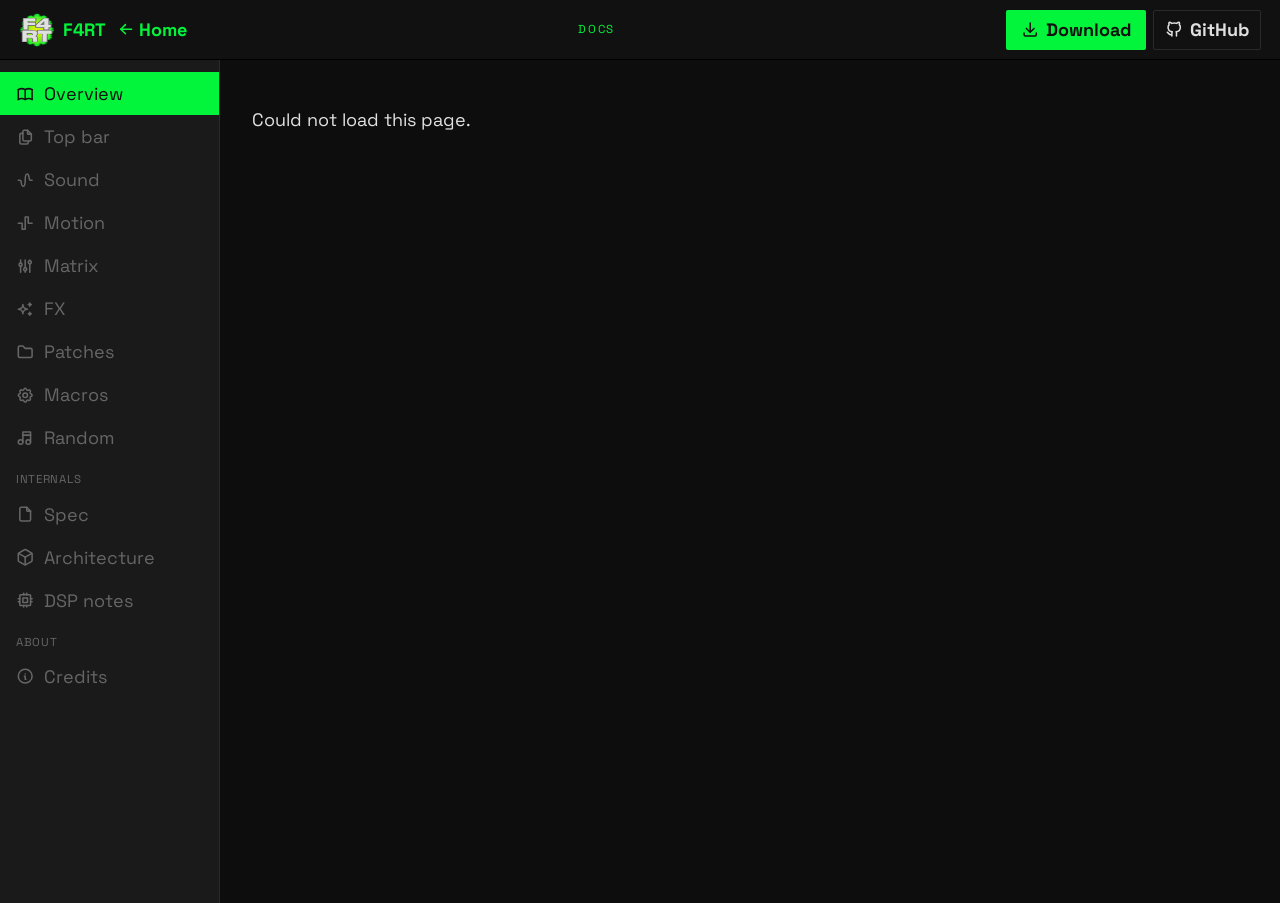
==== docs/docs.html @ 9dfe005e "add docs site chrome - landing overlay, lightbox, hamburger - manual shell and F4RT colors  Co-autho" ====
<!DOCTYPE html>
<html lang="en">
<head>
  <meta charset="utf-8">
  <meta name="viewport" content="width=device-width, initial-scale=1">
  <title>Manual | F4RT</title>
  <meta name="description" content="How to play F4RT, the free MIDI instrument for psytrance farts, squelches, croaks and zaps.">
  <meta property="og:type" content="website">
  <meta property="og:title" content="Manual | F4RT">
  <meta property="og:description" content="How to play F4RT, the free MIDI instrument for psytrance farts, squelches, croaks and zaps.">
  <meta property="og:url" content="https://iamtew.github.io/F4RT/docs.html">
  <meta property="og:image" content="https://iamtew.github.io/F4RT/ogimage-F4RT.png">
  <meta property="og:image:width" content="1200">
  <meta property="og:image:height" content="630">
  <meta name="twitter:card" content="summary_large_image">
  <meta name="twitter:image" content="https://iamtew.github.io/F4RT/ogimage-F4RT.png">
  <link rel="icon" href="logo.png">
  <link rel="stylesheet" href="style.css">
</head>
<body>
  <header class="topbar">
    <a class="brand" href="index.html">
      <img src="logo.png" alt="" width="36" height="36">
      <span>F4RT</span>
      <span class="brand-home">
        <svg class="icon" aria-hidden="true"><use href="icons.svg#arrow-left"></use></svg>
        Home
      </span>
    </a>
    <span class="topbar-label">Docs</span>
    <button type="button" class="nav-toggle" aria-expanded="false" aria-controls="site-nav" aria-label="Menu">
      <svg class="icon" aria-hidden="true"><use href="icons.svg#menu"></use></svg>
    </button>
    <nav id="site-nav">
      <button type="button" class="download" data-dl-open>
        <svg class="icon" aria-hidden="true"><use href="icons.svg#download"></use></svg>
        Download
      </button>
      <a class="repo" href="https://github.com/iamtew/F4RT">
        <svg class="icon" aria-hidden="true"><use href="icons.svg#github"></use></svg>
        GitHub
      </a>
    </nav>
  </header>
  <div class="shell">
    <nav id="nav" class="nav" aria-label="Documentation"></nav>
    <main id="doc" class="doc">
      <p class="muted">Loading…</p>
    </main>
  </div>

  <dialog id="dl" class="dl-dialog" aria-labelledby="dl-title">
    <button type="button" class="dl-close" data-dl-close aria-label="Close">
      <svg class="icon" aria-hidden="true"><use href="icons.svg#close"></use></svg>
    </button>
    <h2 id="dl-title">Download F4RT</h2>
    <div class="dl-kind">
      <p>The Windows installer is the easy path. It can put the VST3, the standalone app, or both on the machine, and it adds a Start menu shortcut for the app.</p>
      <div class="dl-row" data-kind="installer" hidden>
        <a class="download os" data-os="win" hidden>
          <svg class="icon" aria-hidden="true"><use href="icons.svg#windows"></use></svg>
          Windows installer
        </a>
      </div>
    </div>
    <div class="dl-kind">
      <p>The VST3 zip is just the plugin. Drop it where your DAW looks for VST3s. Mac builds are ad-hoc signed, so Gatekeeper will sulk until you right-click Open the first time.</p>
      <div class="dl-row" data-kind="vst3" hidden>
        <a class="download os" data-os="win" hidden>
          <svg class="icon" aria-hidden="true"><use href="icons.svg#windows"></use></svg>
          Windows
        </a>
        <a class="download os" data-os="linux" hidden>
          <svg class="icon" aria-hidden="true"><use href="icons.svg#linux"></use></svg>
          Linux
        </a>
        <a class="download os" data-os="mac" hidden>
          <svg class="icon" aria-hidden="true"><use href="icons.svg#apple"></use></svg>
          macOS
        </a>
      </div>
    </div>
    <div class="dl-kind">
      <p>The standalone zip is the app, no DAW required. Same Gatekeeper story on Mac. Linux wants the usual system ALSA, FreeType, fontconfig, and X11 libraries.</p>
      <div class="dl-row" data-kind="standalone" hidden>
        <a class="download os" data-os="win" hidden>
          <svg class="icon" aria-hidden="true"><use href="icons.svg#windows"></use></svg>
          Windows
        </a>
        <a class="download os" data-os="linux" hidden>
          <svg class="icon" aria-hidden="true"><use href="icons.svg#linux"></use></svg>
          Linux
        </a>
        <a class="download os" data-os="mac" hidden>
          <svg class="icon" aria-hidden="true"><use href="icons.svg#apple"></use></svg>
          macOS
        </a>
      </div>
    </div>
    <img class="dl-logo" src="logo.png" alt="" width="192" height="192">
  </dialog>

  <script src="icons.js"></script>
  <script src="vendor/marked.min.js"></script>
  <script src="docs.js"></script>
  <script src="site.js"></script>
</body>
</html>
---- docs/style.css ----
@font-face {
  font-family: "Space Grotesk";
  src: url("vendor/fonts/SpaceGrotesk-latin-wght.woff2") format("woff2");
  font-weight: 300 700;
  font-style: normal;
  font-display: swap;
}

:root {
  --ink: #111111;
  --chassis: #1a1a1a;
  --background: #0d0d0d;
  --lane: #2a2a2a;
  --green: #02f53a;
  --yellow: #e4f20f;
  --light: #e0e0e0;
  --grey: #666666;
}

* { box-sizing: border-box; }

body {
  margin: 0;
  background: var(--background);
  color: var(--light);
  font: 18px/1.5 "Space Grotesk", sans-serif;
}

#fx {
  position: fixed;
  inset: 0;
  overflow: hidden;
  pointer-events: none;
  z-index: 0;
}

a { color: var(--green); }
a:hover { color: var(--yellow); }

.icon {
  width: 1.15rem;
  height: 1.15rem;
  flex: 0 0 auto;
  display: block;
  fill: none;
  stroke: currentColor;
  stroke-width: 2;
  pointer-events: none;
}

header {
  position: sticky;
  top: 0;
  z-index: 2;
  display: flex;
  align-items: center;
  justify-content: space-between;
  gap: 1rem;
  padding: 0.6rem 1.2rem;
  background: var(--ink);
  border-bottom: 1px solid #000;
}

.brand {
  display: flex;
  align-items: center;
  gap: 0.5rem;
  color: var(--green);
  font-weight: 700;
  text-decoration: none;
}

.brand img { width: 36px; height: 36px; display: block; }

.nav-toggle {
  display: none;
  margin-left: auto;
  background: none;
  border: 1px solid var(--lane);
  color: var(--green);
  padding: 0.35rem;
  border-radius: 2px;
  cursor: pointer;
}

header nav {
  display: flex;
  flex-wrap: wrap;
  align-items: center;
  gap: 0.4rem;
  justify-content: flex-end;
}

header nav a {
  color: var(--light);
  font-weight: 700;
  text-decoration: none;
  padding: 0.1rem 0.45rem;
  border-radius: 2px;
}

header nav a.on,
header nav a[aria-current="page"] {
  color: var(--ink);
  background: var(--green);
}

.topbar-label {
  color: var(--green);
  letter-spacing: 0.16em;
  text-transform: uppercase;
  font-size: 0.72rem;
}

.topbar .download { margin-left: auto; }

.repo {
  display: inline-flex;
  align-items: center;
  gap: 0.4rem;
  color: var(--light);
  text-decoration: none;
  padding: 0.35rem 0.7rem;
  border: 1px solid var(--lane);
  border-radius: 2px;
  font-weight: 700;
}

.repo:hover { color: var(--yellow); border-color: var(--yellow); }

main.landing {
  position: relative;
  z-index: 1;
  max-width: 72rem;
  margin: 0 auto;
  padding: 1.5rem 1.2rem 4rem;
}

.hero-panel,
.feature {
  background: rgba(26, 26, 26, 0.8);
  border: 2px solid var(--green);
  border-radius: 1.6rem;
  backdrop-filter: blur(12px);
  -webkit-backdrop-filter: blur(12px);
}

.hero-panel {
  padding: 1.6rem 1.4rem 1.4rem;
}

.lead {
  display: flex;
  align-items: center;
  gap: 1.2rem;
  margin-bottom: 1.2rem;
}

.hero { display: block; flex-shrink: 0; width: 160px; height: 160px; }

h1, h2 { color: var(--green); margin: 0 0 0.4rem; }

h1 { font-size: 2.4rem; }

.tag { margin: 0.2rem 0 0; color: var(--yellow); }

.hero-panel p { margin: 0.7rem 0; }

.demos {
  display: flex;
  flex-wrap: wrap;
  gap: 1rem;
  margin: 1rem 0;
}

.demo { margin: 0; flex: 1 1 16rem; }
.demo a { display: block; font-size: 0.95rem; margin-bottom: 0.25rem; font-weight: 700; }
.demo audio { width: 100%; display: block; }

.actions {
  display: flex;
  flex-wrap: wrap;
  align-items: center;
  gap: 0.8rem;
  margin: 1rem 0 0.4rem;
}

.download {
  display: inline-flex;
  align-items: center;
  gap: 0.4rem;
  background: var(--green);
  color: var(--ink);
  font: inherit;
  font-weight: 700;
  text-decoration: none;
  padding: 0.4rem 0.95rem;
  border: 0;
  border-radius: 2px;
  cursor: pointer;
}

.download:hover { background: var(--yellow); color: var(--ink); }

.meta { color: var(--grey); margin: 0; }

.feature {
  display: grid;
  grid-template-columns: 1fr 1fr;
  gap: 1.4rem;
  align-items: center;
  margin-top: 1.6rem;
  padding: 1.2rem;
}

.feature:nth-of-type(even) { direction: rtl; }
.feature:nth-of-type(even) > * { direction: ltr; }

.shot-open {
  display: block;
  width: 100%;
  padding: 0;
  border: 0;
  background: none;
  cursor: zoom-in;
}

.shot-open + .shot-open { margin-top: 0.8rem; }

.shot {
  display: block;
  width: 100%;
  border-radius: 4px;
  border: 1px solid var(--lane);
}

.shot-dialog {
  position: fixed;
  padding: 0;
  border: 0;
  background: transparent;
  max-width: calc(100vw - 3rem);
  max-height: calc(100vh - 3rem);
}

.shot-dialog[open] { animation: dl-in 0.22s ease; }

.shot-dialog::backdrop {
  background: rgba(0, 0, 0, 0.55);
  backdrop-filter: blur(8px);
  -webkit-backdrop-filter: blur(8px);
}

.shot-dialog img {
  display: block;
  max-width: calc(100vw - 3rem);
  max-height: calc(100vh - 3rem);
  border-radius: 4px;
}

.brand-home {
  display: inline-flex;
  align-items: center;
  gap: 0.25rem;
  margin-left: 0.15rem;
  font-weight: 700;
}

strong { color: var(--green); }

.dl-dialog {
  width: min(32rem, calc(100vw - 2rem));
  max-height: calc(100vh - 2rem);
  overflow: auto;
  padding: 1.4rem 1.3rem 1.2rem;
  border: 2px solid var(--green);
  border-radius: 4px;
  background: var(--chassis);
  color: var(--light);
  color-scheme: dark;
}

.dl-dialog[open] {
  animation: dl-in 0.22s ease;
}

@keyframes dl-in {
  from { transform: translateY(10px) scale(0.98); }
  to { transform: none; }
}

.dl-dialog::backdrop {
  background: rgba(0, 0, 0, 0.55);
  backdrop-filter: blur(8px);
  -webkit-backdrop-filter: blur(8px);
}

.dl-close {
  position: absolute;
  top: 0.6rem;
  right: 0.6rem;
  z-index: 1;
  display: grid;
  place-items: center;
  width: 2.25rem;
  height: 2.25rem;
  padding: 0;
  background: var(--ink);
  border: 2px solid var(--green);
  border-radius: 4px;
  color: var(--green);
  cursor: pointer;
}

.dl-close .icon {
  width: 1.35rem;
  height: 1.35rem;
}

.dl-close:hover { background: var(--lane); }

.shot-dialog .dl-close {
  position: fixed;
  top: 1rem;
  right: 1rem;
}

.dl-dialog { position: fixed; }
.dl-dialog h2 { padding-right: 2rem; }

.dl-kind { margin: 1rem 0; }
.dl-kind p { margin: 0 0 0.5rem; font-size: 0.95rem; }

.dl-row {
  display: flex;
  flex-wrap: wrap;
  gap: 0.4rem;
}

.dl-logo {
  display: block;
  width: 192px;
  height: auto;
  margin: 1.2rem auto 0;
}

.shell {
  position: relative;
  z-index: 1;
  display: grid;
  grid-template-columns: 220px 1fr;
  min-height: calc(100vh - 57px);
}

.nav {
  padding: 12px 0;
  background: var(--chassis);
  border-right: 1px solid var(--lane);
}

.nav-group {
  margin: 12px 16px 4px;
  font-size: 0.72rem;
  letter-spacing: 0.06em;
  text-transform: uppercase;
  color: var(--grey);
}

.nav a {
  display: flex;
  align-items: center;
  gap: 10px;
  padding: 8px 16px;
  color: var(--grey);
  text-decoration: none;
}

.nav a[aria-current="page"] {
  color: var(--ink);
  background: var(--green);
}

.doc {
  padding: 28px 32px 80px;
  max-width: 52rem;
}

.doc h1 { margin-top: 0; font-size: 1.8rem; color: var(--green); }
.doc h2 { margin-top: 1.8rem; font-size: 1.15rem; color: var(--green); }
.doc h3 { color: var(--green); }
.doc p, .doc li { line-height: 1.5; }
.doc ul, .doc ol { padding-left: 1.25rem; }
.doc code {
  font-family: ui-monospace, Consolas, monospace;
  font-size: 0.92em;
  background: var(--lane);
  padding: 0 4px;
  border-radius: 2px;
}
.doc pre {
  background: var(--lane);
  border: 1px solid var(--lane);
  padding: 12px 14px;
  overflow: auto;
}
.doc table {
  width: 100%;
  border-collapse: collapse;
  margin: 1rem 0;
  font-size: 0.92rem;
}
.doc th, .doc td {
  border: 1px solid var(--lane);
  padding: 6px 8px;
  text-align: left;
  vertical-align: top;
}
.doc th { background: var(--chassis); }
.doc img { max-width: 100%; height: auto; border-radius: 4px; }

.muted { color: var(--grey); }

@media (max-width: 900px) {
  .feature,
  .feature:nth-of-type(even) {
    grid-template-columns: 1fr;
    direction: ltr;
  }
}

@media (max-width: 800px) {
  .nav-toggle { display: flex; }
  header { flex-wrap: wrap; }
  header nav {
    display: none;
    flex-basis: 100%;
    flex-direction: column;
    align-items: stretch;
  }
  header.nav-open nav { display: flex; }
  .shell { grid-template-columns: 1fr; }
  .nav {
    display: flex;
    flex-wrap: wrap;
    gap: 0;
    border-right: 0;
    border-bottom: 1px solid var(--lane);
  }
  .nav a { padding: 8px 12px; }
  .nav-group { flex-basis: 100%; margin: 8px 12px 0; }
  .doc { padding: 20px 16px 64px; }
  .hero { width: 112px; height: 112px; }
  h1 { font-size: 1.8rem; }
}
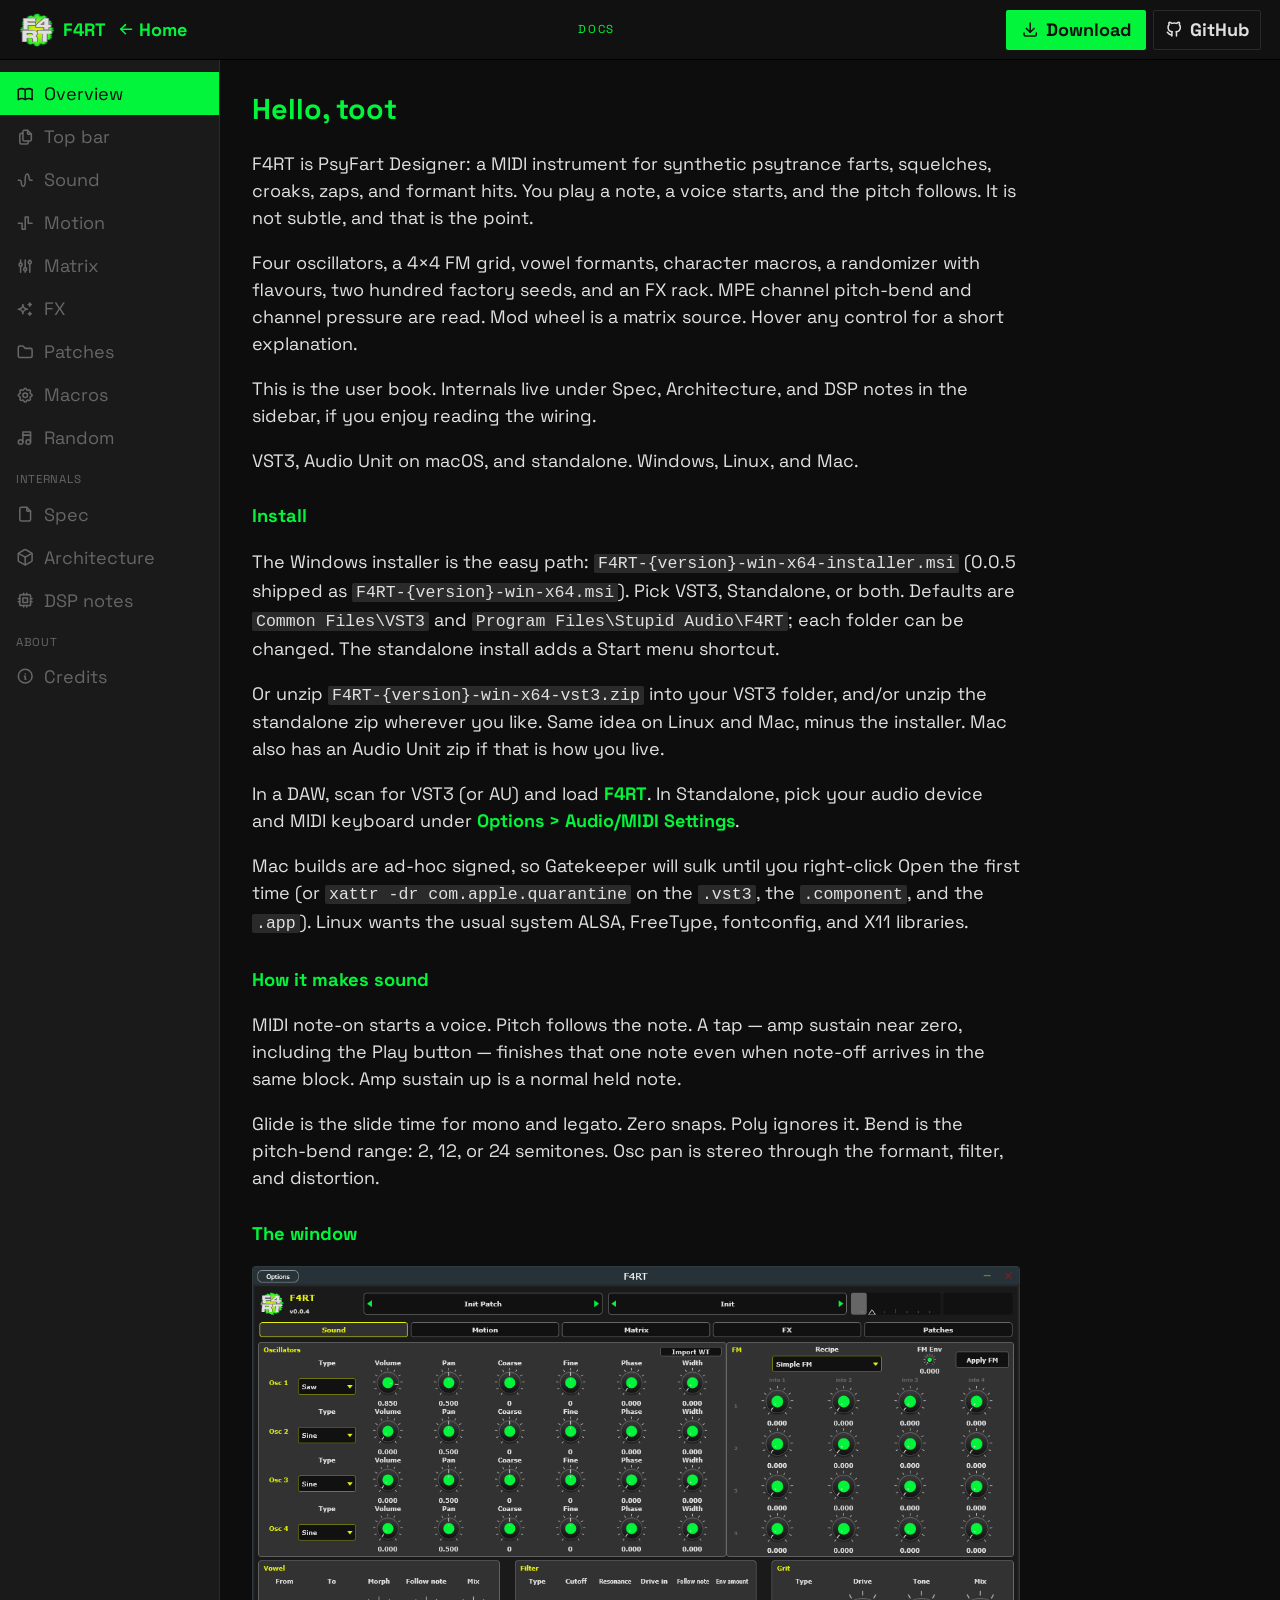
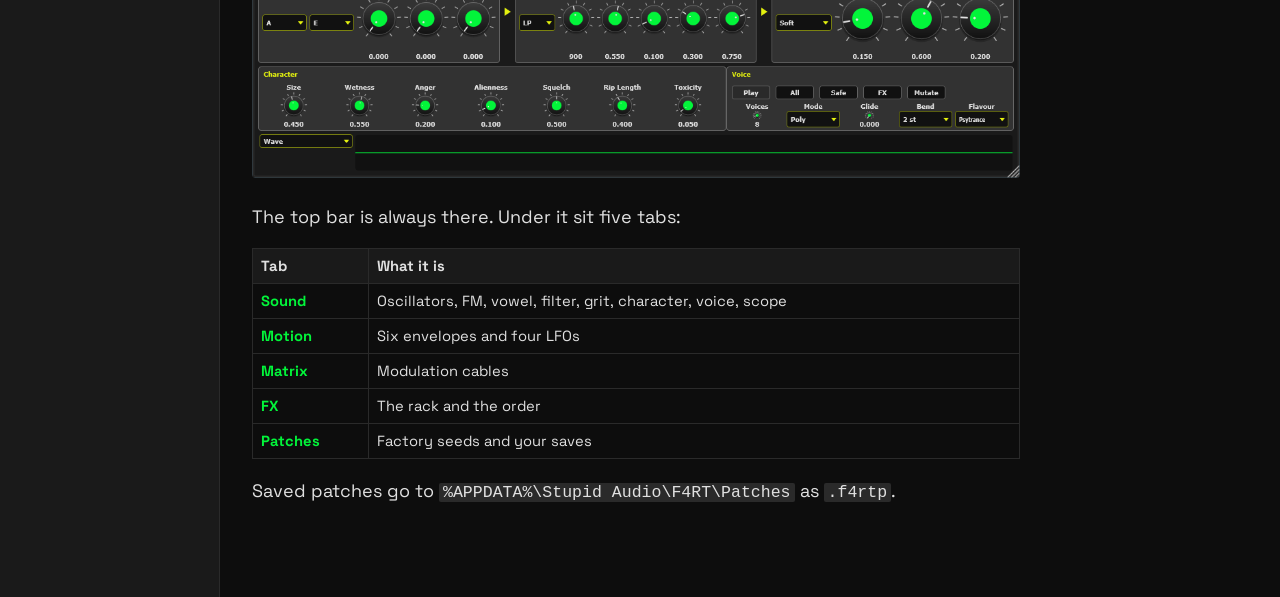
==== commit 04a29b6f: "use filled Tux for Linux downloads - copy linux symbol from Stupid-Audio - add .icon.tux so fill is " ====
--- a/docs/docs.html
+++ b/docs/docs.html
@@ -71,7 +71,7 @@
           Windows
         </a>
         <a class="download os" data-os="linux" hidden>
-          <svg class="icon" aria-hidden="true"><use href="icons.svg#linux"></use></svg>
+          <svg class="icon tux" aria-hidden="true"><use href="icons.svg#linux"></use></svg>
           Linux
         </a>
         <a class="download os" data-os="mac" hidden>
@@ -88,7 +88,7 @@
           Windows
         </a>
         <a class="download os" data-os="linux" hidden>
-          <svg class="icon" aria-hidden="true"><use href="icons.svg#linux"></use></svg>
+          <svg class="icon tux" aria-hidden="true"><use href="icons.svg#linux"></use></svg>
           Linux
         </a>
         <a class="download os" data-os="mac" hidden>
--- a/docs/style.css
+++ b/docs/style.css
@@ -48,6 +48,14 @@
   pointer-events: none;
 }
 
+/* Filled Tux. The stroke rule above would erase it. */
+.icon.tux {
+  width: 1.45rem;
+  height: 1.45rem;
+  fill: currentColor;
+  stroke: none;
+}
+
 header {
   position: sticky;
   top: 0;
@@ -138,7 +146,7 @@
 
 .hero-panel,
 .feature {
-  background: rgba(26, 26, 26, 0.8);
+  background: rgba(26, 26, 26, 0.6);
   border: 2px solid var(--green);
   border-radius: 1.6rem;
   backdrop-filter: blur(12px);
